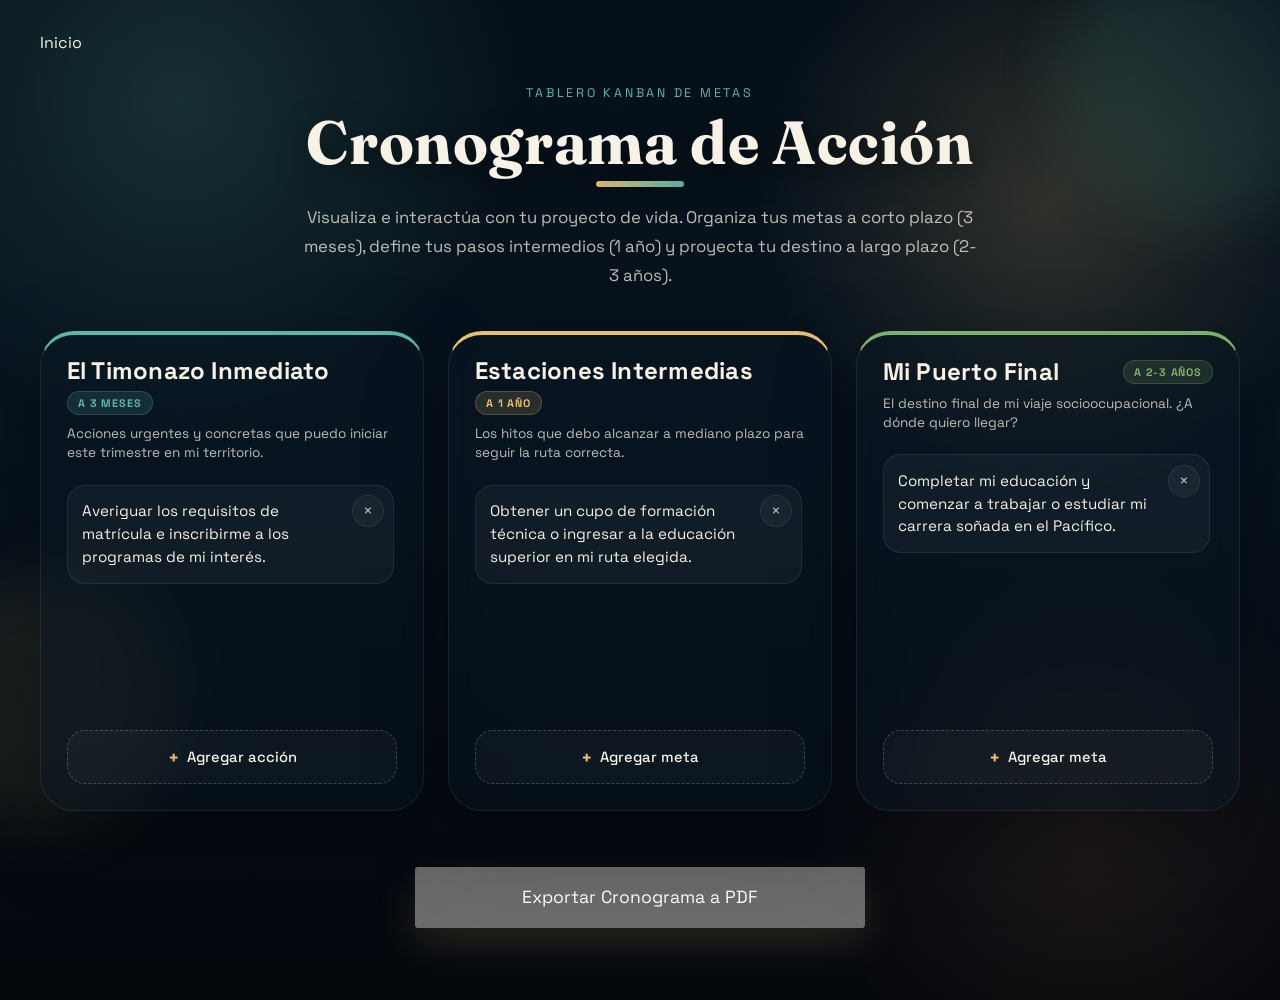
==== Cronograma/index.html @ ccda13bf "Novena iteracion, modulos nuevos" ====
<!DOCTYPE html>
<html lang="es">
<head>
  <meta charset="UTF-8" />
  <meta name="viewport" content="width=device-width, initial-scale=1.0" />
  <meta name="description" content="Tablero Kanban de Metas y Cronograma de Acción - Fundación Pacífico Emprende." />
  <title>Cronograma de Acción - Pacífico Emprende</title>
  <link rel="preconnect" href="https://fonts.googleapis.com" />
  <link rel="preconnect" href="https://fonts.gstatic.com" crossorigin />
  <link href="https://fonts.googleapis.com/css2?family=Fraunces:opsz,wght@9..144,600;9..144,700&family=Space+Grotesk:wght@400;500;700&display=swap" rel="stylesheet" />
  <link rel="stylesheet" href="../global.css" />
  <link rel="stylesheet" href="styles.css" />
</head>
<body>
  <div class="ambient ambient-one" aria-hidden="true"></div>
  <div class="ambient ambient-two" aria-hidden="true"></div>

  <main class="app-shell">
    <a class="back-button top-left" href="../index.html" aria-label="Volver al menú de inicio">Inicio</a>

    <section class="hero">
      <div class="hero-copy">
        <p class="eyebrow">Tablero Kanban de Metas</p>
        <h1>Cronograma de Acción</h1>
        <p class="lead">
          Visualiza e interactúa con tu proyecto de vida. Organiza tus metas a corto plazo (3 meses), define tus pasos intermedios (1 año) y proyecta tu destino a largo plazo (2-3 años).
        </p>
      </div>
    </section>

    <!-- Tablero Kanban de Metas -->
    <div class="kanban-board" role="region" aria-label="Tablero Kanban de Planificación">
      
      <!-- Columna 1: El Timonazo Inmediato (Corto Plazo - 3 Meses) -->
      <section class="kanban-column" data-col="timonazo_inmediato" aria-labelledby="col-title-1">
        <div class="column-header">
          <h2 id="col-title-1">El Timonazo Inmediato</h2>
          <span class="time-badge badge-short">A 3 MESES</span>
        </div>
        <div class="column-desc">Acciones urgentes y concretas que puedo iniciar este trimestre en mi territorio.</div>
        
        <div class="column-tasks" id="tasks-timonazo-inmediato" role="list" aria-label="Acciones de El Timonazo Inmediato (A 3 meses)">
          <!-- Las tarjetas dinámicas se inyectarán aquí -->
        </div>
        
        <button type="button" class="add-task-btn" data-column="timonazo_inmediato" aria-label="Agregar nueva acción a corto plazo">
          <span class="btn-icon" aria-hidden="true">+</span> Agregar acción
        </button>
      </section>

      <!-- Columna 2: Estaciones Intermedias (Mediano Plazo - 1 Año) -->
      <section class="kanban-column" data-col="estaciones_intermedias" aria-labelledby="col-title-2">
        <div class="column-header">
          <h2 id="col-title-2">Estaciones Intermedias</h2>
          <span class="time-badge badge-medium">A 1 AÑO</span>
        </div>
        <div class="column-desc">Los hitos que debo alcanzar a mediano plazo para seguir la ruta correcta.</div>
        
        <div class="column-tasks" id="tasks-estaciones-intermedias" role="list" aria-label="Metas de Estaciones Intermedias (A 1 año)">
          <!-- Las tarjetas dinámicas se inyectarán aquí -->
        </div>
        
        <button type="button" class="add-task-btn" data-column="estaciones_intermedias" aria-label="Agregar nueva meta a mediano plazo">
          <span class="btn-icon" aria-hidden="true">+</span> Agregar meta
        </button>
      </section>

      <!-- Columna 3: Mi Puerto Final (Largo Plazo - 2-3 Años) -->
      <section class="kanban-column" data-col="puerto_final" aria-labelledby="col-title-3">
        <div class="column-header">
          <h2 id="col-title-3">Mi Puerto Final</h2>
          <span class="time-badge badge-long">A 2-3 AÑOS</span>
        </div>
        <div class="column-desc">El destino final de mi viaje socioocupacional. ¿A dónde quiero llegar?</div>
        
        <div class="column-tasks" id="tasks-puerto-final" role="list" aria-label="Metas de Mi Puerto Final (A 2-3 años)">
          <!-- Las tarjetas dinámicas se inyectarán aquí -->
        </div>
        
        <button type="button" class="add-task-btn" data-column="puerto_final" aria-label="Agregar nueva meta a largo plazo">
          <span class="btn-icon" aria-hidden="true">+</span> Agregar meta
        </button>
      </section>

    </div>

    <!-- Acciones Globales -->
    <div class="form-actions">
      <button type="button" id="exportKanbanButton" class="spin-button" aria-label="Exportar este cronograma a formato PDF">
        Exportar Cronograma a PDF
      </button>
    </div>
  </main>

  <script src="app.js"></script>
</body>
</html>
---- global.css ----
:root {
  color-scheme: dark;
  --bg: #07131f;
  --bg-soft: #0e231d;
  --panel: rgba(9, 23, 31, 0.78);
  --panel-strong: rgba(10, 30, 24, 0.92);
  --stroke: rgba(255, 255, 255, 0.1);
  --text: #f7f1e6;
  --muted: rgba(247, 241, 230, 0.76);
  --accent: #e6bf71;
  --accent-2: #5db7a6;
  --accent-3: #7fb069;
  --accent-4: #cc7758;
  --shadow: 0 28px 80px rgba(0, 0, 0, 0.34);
  --radius-xl: 34px;
  --radius-lg: 24px;
  --radius-md: 18px;
}

* {
  box-sizing: border-box;
}

html {
  scroll-behavior: smooth;
}

body {
  margin: 0;
  min-height: 100vh;
  font-family: "Space Grotesk", sans-serif;
  color: var(--text);
  background:
    radial-gradient(circle at 14% 10%, rgba(93, 183, 166, 0.18), transparent 24%),
    radial-gradient(circle at 82% 20%, rgba(230, 191, 113, 0.18), transparent 22%),
    radial-gradient(circle at 85% 84%, rgba(204, 119, 88, 0.12), transparent 20%),
    linear-gradient(180deg, #061019 0%, var(--bg) 45%, #04070c 100%);
  overflow-x: hidden;
}

body > main {
  min-height: 100svh;
}

a {
  color: inherit;
  text-decoration: none;
}

button,
input,
textarea {
  font: inherit;
}

button {
  cursor: pointer;
}

button:disabled {
  cursor: not-allowed;
}

h1,
h2 {
  font-family: "Fraunces", serif;
  line-height: 0.94;
  margin: 0;
}

/* Centrar y estilizar todos los títulos para una apariencia más atractiva */
h1, h2, h3, h4 {
  text-align: center;
  letter-spacing: 0.01em;
  color: var(--text);
  text-shadow: 0 8px 30px rgba(2, 8, 12, 0.6);
}

/* Decoración específica para `h1`: barra de acento centrada */
h1 {
  position: relative;
  font-weight: 700;
}

h1::after {
  content: "";
  display: block;
  width: clamp(3rem, 12vw, 5.5rem);
  height: clamp(3px, 0.6vw, 6px);
  background: linear-gradient(90deg, var(--accent), var(--accent-2));
  margin: 0.6rem auto 0;
  border-radius: 99px;
  opacity: 0.95;
  box-shadow: 0 6px 18px rgba(0, 0, 0, 0.35);
}

h2 {
  font-weight: 600;
  margin-top: 0.25rem;
}

.eyebrow,
.card-label,
.route-label {
  margin: 0 auto 0.8rem;
  text-transform: uppercase;
  letter-spacing: 0.22em;
  font-size: 0.78rem;
  color: var(--accent-2);
  text-align: center;
}

.lead {
  margin: 1rem auto 0;
  max-width: clamp(40ch, 92%, 62ch);
  color: var(--muted);
  font-size: clamp(0.9rem, 2.2vw, 1.05rem);
  line-height: 1.75;
  text-align: center;
}

.ambient {
  position: fixed;
  inset: auto;
  border-radius: 999px;
  filter: blur(32px);
  opacity: 0.58;
  pointer-events: none;
  z-index: 0;
}

.ambient-one {
  width: 18rem;
  height: 18rem;
  top: -4rem;
  right: -4rem;
  background: rgba(93, 183, 166, 0.2);
}

.ambient-two {
  width: 16rem;
  height: 16rem;
  left: -5rem;
  bottom: 8%;
  background: rgba(230, 191, 113, 0.16);
}

.card,
.surface {
  border: 1px solid var(--stroke);
  background: linear-gradient(180deg, rgba(255, 255, 255, 0.06), rgba(255, 255, 255, 0.02));
  backdrop-filter: blur(16px);
  box-shadow: var(--shadow);
}

.surface-strong {
  background: linear-gradient(180deg, rgba(255, 255, 255, 0.06), rgba(255, 255, 255, 0.02));
}

.global-shell {
  position: relative;
  z-index: 1;
  width: min(1200px, calc(100% - 2rem));
  margin: 0 auto;
  padding: 2rem 0 3rem;
  min-height: 100svh;
  display: grid;
  align-items: center;
}

@media (max-width: 920px) {
  .global-shell {
    width: min(100% - 1rem, 1200px);
    padding-top: 1rem;
  }
}

@media (max-width: 700px) {
  .global-shell {
    width: calc(100% - 1rem);
    padding: 1.5rem 0;
  }
}

@media (max-width: 420px) {
  .global-shell {
    width: calc(100% - 1rem);
    padding: 1rem 0 2rem;
  }
}
---- Cronograma/styles.css ----
@import "../global.css";

/* ==========================================================================
   Shell and Board Structure
   ========================================================================== */
.app-shell {
  width: min(1200px, calc(100% - 2rem));
  margin: 0 auto;
  padding: 2rem 0 4rem;
  display: flex;
  flex-direction: column;
  gap: 2rem;
}

.hero {
  text-align: center;
  margin-bottom: 0.5rem;
}

.hero-copy h1 {
  font-size: clamp(2rem, 5vw, 3.8rem);
  margin-top: 0.25rem;
}

/* Kanban Grid */
.kanban-board {
  display: grid;
  grid-template-columns: repeat(3, 1fr);
  gap: 1.5rem;
  align-items: start;
  width: 100%;
}

/* ==========================================================================
   Kanban Column Styles
   ========================================================================== */
.kanban-column {
  background: rgba(10, 24, 35, 0.45);
  border: 1px solid rgba(255, 255, 255, 0.08);
  border-radius: var(--radius-xl);
  padding: clamp(1.2rem, 2vw, 1.8rem);
  backdrop-filter: blur(12px);
  box-shadow: var(--shadow);
  display: flex;
  flex-direction: column;
  gap: 1rem;
  min-height: 480px;
  position: relative;
  transition: border-color 250ms ease, box-shadow 250ms ease;
}

.kanban-column:hover {
  border-color: rgba(255, 255, 255, 0.12);
  box-shadow: 0 32px 80px rgba(0, 0, 0, 0.4);
}

/* Columna Acentos Visuales */
.kanban-column[data-col="puerto_final"] {
  border-top: 4px solid var(--accent-3); /* Selva / A 3 años */
}
.kanban-column[data-col="estaciones_intermedias"] {
  border-top: 4px solid var(--accent); /* Dorado / A 1 año */
}
.kanban-column[data-col="timonazo_inmediato"] {
  border-top: 4px solid var(--accent-2); /* Turquesa / Este mes */
}

/* Encabezado de Columna */
.column-header {
  display: flex;
  justify-content: space-between;
  align-items: center;
  flex-wrap: wrap;
  gap: 0.5rem;
  margin-bottom: 0.2rem;
}

.column-header h2 {
  text-align: left;
  font-size: clamp(1.2rem, 2vw, 1.5rem);
  font-family: "Space Grotesk", sans-serif;
  font-weight: 700;
  margin: 0;
  text-shadow: none;
}

.column-desc {
  font-size: 0.85rem;
  color: var(--muted);
  line-height: 1.4;
  margin-top: -0.6rem;
  margin-bottom: 0.4rem;
}

/* Badges de Tiempo */
.time-badge {
  font-size: 0.68rem;
  padding: 0.25rem 0.65rem;
  border-radius: 99px;
  font-weight: 700;
  letter-spacing: 0.08em;
}

.badge-long {
  background: rgba(127, 176, 105, 0.15);
  color: var(--accent-3);
  border: 1px solid rgba(127, 176, 105, 0.25);
}

.badge-medium {
  background: rgba(230, 191, 113, 0.15);
  color: var(--accent);
  border: 1px solid rgba(230, 191, 113, 0.25);
}

.badge-short {
  background: rgba(93, 183, 166, 0.15);
  color: var(--accent-2);
  border: 1px solid rgba(93, 183, 166, 0.25);
}

/* Contenedor de Tarjetas */
.column-tasks {
  display: flex;
  flex-direction: column;
  gap: 0.95rem;
  flex-grow: 1;
  min-height: 150px;
  overflow-y: auto;
  padding-right: 0.2rem;
}

/* ==========================================================================
   Kanban Task Cards
   ========================================================================== */
.kanban-card {
  background: rgba(255, 255, 255, 0.04);
  border: 1px solid rgba(255, 255, 255, 0.08);
  border-radius: var(--radius-md);
  padding: 0.9rem;
  position: relative;
  display: flex;
  align-items: flex-start;
  gap: 0.8rem;
  transition: transform 200ms ease, border-color 200ms ease, background-color 200ms ease, box-shadow 200ms ease;
  animation: scaleIn 250ms cubic-bezier(0.12, 0.8, 0.13, 1.05);
}

@keyframes scaleIn {
  0% {
    opacity: 0;
    transform: scale(0.92) translateY(6px);
  }
  100% {
    opacity: 1;
    transform: scale(1) translateY(0);
  }
}

.kanban-card:hover,
.kanban-card:focus-within {
  background: rgba(255, 255, 255, 0.07);
  border-color: rgba(255, 255, 255, 0.18);
  box-shadow: 0 10px 24px rgba(0, 0, 0, 0.22);
}

/* Contenedor editable */
.card-editor {
  width: 100%;
  background: transparent;
  border: none;
  color: var(--text);
  font-family: inherit;
  font-size: 0.95rem;
  line-height: 1.5;
  resize: none;
  overflow: hidden;
  padding: 0;
  margin-right: 2.2rem; /* Espacio para el botón Eliminar */
  min-height: 2.8rem;
}

.card-editor:focus {
  outline: none;
}

.card-editor::placeholder {
  color: var(--muted);
  opacity: 0.65;
  font-style: italic;
}

/* Botón Eliminar Táctil y Accesible */
.delete-btn {
  position: absolute;
  top: 0.6rem;
  right: 0.6rem;
  width: 32px;
  height: 32px;
  border-radius: 50%;
  border: 1px solid rgba(255, 255, 255, 0.08);
  background: rgba(255, 255, 255, 0.04);
  color: var(--muted);
  display: flex;
  align-items: center;
  justify-content: center;
  font-size: 1rem;
  line-height: 1;
  transition: all 180ms ease;
  padding: 0;
  user-select: none;
  cursor: pointer;
}

.delete-btn:hover,
.delete-btn:focus-visible {
  background: rgba(204, 119, 88, 0.2);
  border-color: var(--accent-4);
  color: #fff;
  transform: scale(1.08);
}

/* ==========================================================================
   Botón Agregar Tarea
   ========================================================================== */
.add-task-btn {
  background: rgba(255, 255, 255, 0.03);
  border: 1px dashed rgba(255, 255, 255, 0.2);
  border-radius: var(--radius-md);
  color: var(--text);
  font-weight: 500;
  font-size: 0.92rem;
  padding: 0.9rem;
  width: 100%;
  display: inline-flex;
  align-items: center;
  justify-content: center;
  gap: 0.5rem;
  transition: all 200ms ease;
  min-height: 48px;
}

.add-task-btn:hover,
.add-task-btn:focus-visible {
  background: rgba(255, 255, 255, 0.07);
  border: 1px solid rgba(255, 255, 255, 0.3);
  transform: translateY(-1px);
}

.add-task-btn .btn-icon {
  font-size: 1.15rem;
  font-weight: 700;
  color: var(--accent);
}

/* ==========================================================================
   Acciones del Cronograma
   ========================================================================== */
.form-actions {
  display: flex;
  justify-content: center;
  margin-top: 1rem;
  padding: 0.5rem;
}

.spin-button {
  width: 100%;
  max-width: 450px;
  font-size: 1.1rem;
  padding: 1.1rem 2rem;
  text-align: center;
  display: inline-flex;
  justify-content: center;
  align-items: center;
  box-shadow: 0 16px 40px rgba(230, 191, 113, 0.15);
}

/* ==========================================================================
   Responsividad Móvil
   ========================================================================== */
@media (max-width: 960px) {
  .kanban-board {
    grid-template-columns: 1fr; /* Apilado vertical en tablet/móvil */
    gap: 2rem;
  }

  .kanban-column {
    min-height: auto;
    padding: 1.2rem;
  }

  .column-tasks {
    min-height: 100px;
  }
}

@media (max-width: 768px) {
  .app-shell {
    width: min(100% - 1rem, 1200px);
    padding: 1.5rem 0 3rem;
  }

  .spin-button {
    max-width: 100%;
  }
}

@media (max-width: 480px) {
  .kanban-column {
    border-radius: var(--radius-lg);
  }
  
  .kanban-card {
    padding: 0.75rem;
  }

  .delete-btn {
    width: 36px; /* Aumentar tamaño en móvil para diana táctil cómoda */
    height: 36px;
    top: 0.5rem;
    right: 0.5rem;
  }
}

/* ==========================================================================
   Estilos de Impresión (@media print)
   ========================================================================== */
@media print {
  /* Restablecer layout para impresión */
  html, body, .app-shell {
    background: #ffffff !important;
    color: #000000 !important;
    font-family: 'Space Grotesk', -apple-system, sans-serif !important;
    width: 100% !important;
    max-width: 100% !important;
    margin: 0 !important;
    padding: 0 !important;
  }

  /* Ocultar elementos decorativos, botones e inputs interactivos inútiles */
  .ambient,
  .back-button,
  .form-actions,
  .add-task-btn,
  .delete-btn,
  .column-desc {
    display: none !important;
  }

  /* Título Principal */
  .hero {
    margin-bottom: 2cm !important;
    text-align: center !important;
    page-break-after: avoid;
  }

  .hero-copy p.eyebrow {
    color: #444444 !important;
    font-weight: bold !important;
    text-align: center !important;
    margin-bottom: 0.4cm !important;
  }

  .hero-copy h1 {
    color: #000000 !important;
    font-size: 24pt !important;
    line-height: 1.2 !important;
    margin: 0 !important;
  }

  .hero-copy h1::after {
    display: none !important;
  }

  .hero-copy .lead {
    color: #333333 !important;
    font-size: 11pt !important;
    margin-top: 0.6cm !important;
  }

  /* Tablero - Apilar columnas en impresión para que no se compriman */
  .kanban-board {
    display: block !important;
    width: 100% !important;
  }

  .kanban-column {
    background: transparent !important;
    border: none !important;
    border-bottom: 2px solid #000000 !important;
    border-radius: 0 !important;
    box-shadow: none !important;
    padding: 0 0 1cm 0 !important;
    margin-bottom: 2cm !important;
    min-height: auto !important;
    page-break-inside: avoid; /* Evitar que la columna se divida en hojas distintas si cabe completa */
    display: block !important;
  }

  .column-header {
    border-bottom: 1px solid #333333 !important;
    margin-bottom: 0.6cm !important;
    padding-bottom: 0.15cm !important;
    display: flex !important;
    justify-content: space-between !important;
    align-items: center !important;
    page-break-after: avoid;
  }

  .column-header h2 {
    color: #000000 !important;
    font-size: 15pt !important;
    font-weight: 700 !important;
  }

  .time-badge {
    border: 1px solid #111111 !important;
    background: transparent !important;
    color: #000000 !important;
    font-size: 8pt !important;
    padding: 0.1cm 0.3cm !important;
  }

  .column-tasks {
    display: block !important;
    min-height: auto !important;
  }

  /* Tarjetas impresas */
  .kanban-card {
    background: #fcfcfc !important;
    border: 1px solid #777777 !important;
    border-radius: 0 !important;
    box-shadow: none !important;
    margin-bottom: 0.4cm !important;
    padding: 0.3cm 0.4cm !important;
    page-break-inside: avoid;
    display: block !important;
  }

  /* Editor de tarjeta en modo texto plano */
  .card-editor {
    color: #000000 !important;
    font-size: 10pt !important;
    margin: 0 !important;
    width: 100% !important;
    min-height: auto !important;
    border: none !important;
    display: block !important;
    background: transparent !important;
    white-space: pre-wrap !important;
  }
}
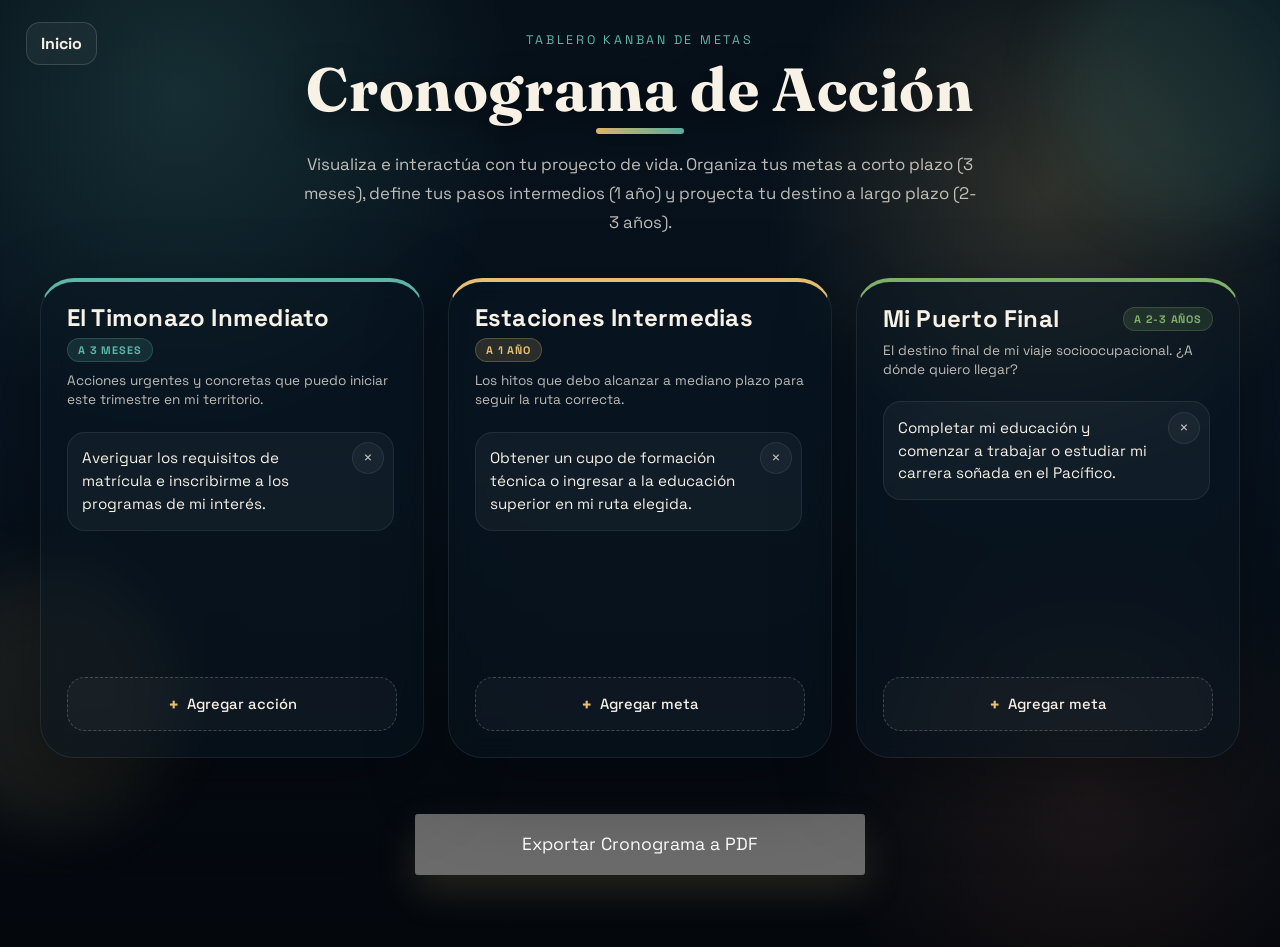
==== commit 49eaa55f: "Decima iteracion, añadido de diseños de impresión" ====
--- a/Cronograma/index.html
+++ b/Cronograma/index.html
@@ -16,6 +16,25 @@
   <div class="ambient ambient-two" aria-hidden="true"></div>
 
   <main class="app-shell">
+    <!-- Encabezado exclusivo para impresión en PDF -->
+    <div class="print-header print-only" aria-hidden="true">
+      <div class="print-brand-section">
+        <span class="print-brand-eyebrow">Fundación Pacífico Emprende</span>
+        <h1 class="print-brand-title">Cronograma de Acción</h1>
+        <p class="print-brand-subtitle">Ruta de Orientación Socioocupacional</p>
+      </div>
+      <div class="print-student-meta">
+        <div class="print-meta-field">
+          <span class="print-meta-label">Estudiante:</span>
+          <span class="print-meta-line">____________________________________________________</span>
+        </div>
+        <div class="print-meta-field">
+          <span class="print-meta-label">Fecha:</span>
+          <span class="print-meta-line">________________________</span>
+        </div>
+      </div>
+    </div>
+
     <a class="back-button top-left" href="../index.html" aria-label="Volver al menú de inicio">Inicio</a>
 
     <section class="hero">
@@ -84,6 +103,22 @@
 
     </div>
 
+    <!-- Pie de página exclusivo para impresión en PDF -->
+    <footer class="print-footer print-only" aria-hidden="true">
+      <div class="print-decorative-line"></div>
+      <p class="print-motto">"Mi timón, mi rumbo, mi futuro."</p>
+      <div class="print-signature-row">
+        <div class="print-signature-box">
+          <div class="print-signature-line"></div>
+          <span class="print-signature-label">Firma del Estudiante</span>
+        </div>
+        <div class="print-signature-box">
+          <div class="print-signature-line"></div>
+          <span class="print-signature-label">Firma del Tutor / Orientador</span>
+        </div>
+      </div>
+    </footer>
+
     <!-- Acciones Globales -->
     <div class="form-actions">
       <button type="button" id="exportKanbanButton" class="spin-button" aria-label="Exportar este cronograma a formato PDF">
--- a/Cronograma/styles.css
+++ b/Cronograma/styles.css
@@ -1,4 +1,42 @@
 @import "../global.css";
+
+/* ==========================================================================
+   Botón de Regreso (Inicio) - Consistencia con Ruleta
+   ========================================================================== */
+.back-button {
+  display: inline-flex;
+  align-items: center;
+  justify-content: center;
+  margin: 0 auto 0.85rem;
+  padding: 0.72rem 1rem;
+  border-radius: 999px;
+  border: 1px solid rgba(255, 255, 255, 0.14);
+  background: rgba(255, 255, 255, 0.06);
+  color: var(--text);
+  font-weight: 700;
+  text-decoration: none;
+  transition: transform 180ms ease, background 180ms ease;
+}
+
+.back-button.top-left {
+  position: fixed;
+  top: clamp(0.8rem, 2.2vw, 1.4rem);
+  left: clamp(0.8rem, 3vw, 1.6rem);
+  margin: 0;
+  padding: 0.6rem 0.9rem;
+  z-index: 9999;
+  width: auto;
+  background: linear-gradient(135deg, rgba(255, 255, 255, 0.06), rgba(255, 255, 255, 0.03));
+  backdrop-filter: blur(6px);
+  border-radius: 14px;
+}
+
+.back-button:hover,
+.back-button:focus-visible {
+  transform: translateY(-2px);
+  background: rgba(255, 255, 255, 0.1);
+  color: var(--text);
+}
 
 /* ==========================================================================
    Shell and Board Structure
@@ -323,13 +361,28 @@
 }
 
 /* ==========================================================================
-   Estilos de Impresión (@media print)
-   ========================================================================== */
+   Print Adjustments and Premium Stylesheet (@media print)
+   ========================================================================== */
+.print-only {
+  display: none !important;
+}
+
 @media print {
-  /* Restablecer layout para impresión */
+  /* Forzar impresión de colores exactos y fondos en navegadores modernos */
+  * {
+    -webkit-print-color-adjust: exact !important;
+    print-color-adjust: exact !important;
+  }
+
+  @page {
+    size: portrait;
+    margin: 1.6cm;
+  }
+
+  /* Restablecer colores y fondos */
   html, body, .app-shell {
     background: #ffffff !important;
-    color: #000000 !important;
+    color: #0f172a !important;
     font-family: 'Space Grotesk', -apple-system, sans-serif !important;
     width: 100% !important;
     max-width: 100% !important;
@@ -337,9 +390,10 @@
     padding: 0 !important;
   }
 
-  /* Ocultar elementos decorativos, botones e inputs interactivos inútiles */
+  /* Ocultar elementos decorativos, botones de edición y elementos de UI */
   .ambient,
   .back-button,
+  .hero,
   .form-actions,
   .add-task-btn,
   .delete-btn,
@@ -347,60 +401,109 @@
     display: none !important;
   }
 
-  /* Título Principal */
-  .hero {
-    margin-bottom: 2cm !important;
+  /* Mostrar plantillas exclusivas de impresión */
+  .print-only {
+    display: block !important;
+  }
+
+  /* ==========================================================================
+     Encabezado Corporativo Premium (Consistencia Visual)
+     ========================================================================== */
+  .print-header {
+    border-bottom: 2px solid #0f172a;
+    padding-bottom: 0.5cm;
+    margin-bottom: 1.2cm;
+    page-break-after: avoid;
+  }
+
+  .print-brand-section {
+    text-align: center;
+    margin-bottom: 0.6cm;
+  }
+
+  .print-brand-eyebrow {
+    font-size: 9pt;
+    text-transform: uppercase;
+    letter-spacing: 0.2em;
+    color: #475569 !important;
+    font-weight: 700;
+  }
+
+  .print-brand-title {
+    font-family: "Fraunces", serif !important;
+    font-size: 26pt !important;
+    font-weight: 700 !important;
+    color: #0f172a !important;
+    margin: 0.1cm 0 0.1cm 0 !important;
+    text-shadow: none !important;
     text-align: center !important;
-    page-break-after: avoid;
-  }
-
-  .hero-copy p.eyebrow {
-    color: #444444 !important;
-    font-weight: bold !important;
+  }
+
+  .print-brand-subtitle {
+    font-size: 11pt;
+    font-weight: 500;
+    color: #1e293b !important;
+    letter-spacing: 0.05em;
+    text-transform: uppercase;
     text-align: center !important;
-    margin-bottom: 0.4cm !important;
-  }
-
-  .hero-copy h1 {
-    color: #000000 !important;
-    font-size: 24pt !important;
-    line-height: 1.2 !important;
-    margin: 0 !important;
-  }
-
-  .hero-copy h1::after {
-    display: none !important;
-  }
-
-  .hero-copy .lead {
-    color: #333333 !important;
-    font-size: 11pt !important;
-    margin-top: 0.6cm !important;
-  }
-
-  /* Tablero - Apilar columnas en impresión para que no se compriman */
+  }
+
+  .print-student-meta {
+    display: flex;
+    justify-content: space-between;
+    gap: 1.5cm;
+    margin-top: 0.8cm;
+  }
+
+  .print-meta-field {
+    display: flex;
+    align-items: flex-end;
+    flex-grow: 1;
+  }
+
+  .print-meta-label {
+    font-size: 10pt;
+    font-weight: 700;
+    color: #0f172a;
+    margin-right: 0.25cm;
+    white-space: nowrap;
+  }
+
+  .print-meta-line {
+    border-bottom: 1px dashed #64748b;
+    flex-grow: 1;
+    height: 1.1em;
+  }
+
+  /* ==========================================================================
+     Tablero Kanban Re-estructurado Verticalmente para Impresión
+     ========================================================================== */
   .kanban-board {
     display: block !important;
     width: 100% !important;
   }
 
   .kanban-column {
-    background: transparent !important;
-    border: none !important;
-    border-bottom: 2px solid #000000 !important;
-    border-radius: 0 !important;
+    background: #f8fafc !important;
+    border: 1px solid #cbd5e1 !important;
+    border-radius: 8px !important;
     box-shadow: none !important;
-    padding: 0 0 1cm 0 !important;
-    margin-bottom: 2cm !important;
+    padding: 0.5cm !important;
+    margin-bottom: 1cm !important;
     min-height: auto !important;
-    page-break-inside: avoid; /* Evitar que la columna se divida en hojas distintas si cabe completa */
+    page-break-inside: avoid; /* Evitar partir la columna a la mitad */
     display: block !important;
   }
 
+  /* Colores de Borde Superior Exactos en Impresión */
+  .kanban-column[data-col="timonazo_inmediato"] { border-top: 5px solid #5db7a6 !important; }
+  .kanban-column[data-col="estaciones_intermedias"] { border-top: 5px solid #e6bf71 !important; }
+  .kanban-column[data-col="puerto_final"] { border-top: 5px solid #7fb069 !important; }
+
   .column-header {
-    border-bottom: 1px solid #333333 !important;
-    margin-bottom: 0.6cm !important;
-    padding-bottom: 0.15cm !important;
+    border-bottom: 1px solid #cbd5e1 !important;
+    margin-bottom: 0.4cm !important;
+    padding-bottom: 0.2cm !important;
     display: flex !important;
     justify-content: space-between !important;
     align-items: center !important;
@@ -408,40 +511,46 @@
   }
 
   .column-header h2 {
-    color: #000000 !important;
-    font-size: 15pt !important;
+    color: #0f172a !important;
+    font-size: 13pt !important;
     font-weight: 700 !important;
-  }
-
+    margin: 0 !important;
+  }
+
+  /* Badges de Tiempo Re-estilizados en PDF */
   .time-badge {
-    border: 1px solid #111111 !important;
-    background: transparent !important;
-    color: #000000 !important;
     font-size: 8pt !important;
     padding: 0.1cm 0.3cm !important;
-  }
+    border-radius: 4px !important;
+    font-weight: 700 !important;
+    border: 1px solid #cbd5e1 !important;
+  }
+
+  .badge-short { background: #e2f2ee !important; color: #1e6b5c !important; }
+  .badge-medium { background: #fdf6e2 !important; color: #845e1b !important; }
+  .badge-long { background: #eff7ec !important; color: #3b6028 !important; }
 
   .column-tasks {
     display: block !important;
     min-height: auto !important;
   }
 
-  /* Tarjetas impresas */
+  /* Tarjetas del Tablero */
   .kanban-card {
-    background: #fcfcfc !important;
-    border: 1px solid #777777 !important;
-    border-radius: 0 !important;
+    background: #ffffff !important;
+    border: 1px solid #cbd5e1 !important;
+    border-radius: 6px !important;
     box-shadow: none !important;
-    margin-bottom: 0.4cm !important;
+    margin-bottom: 0.3cm !important;
     padding: 0.3cm 0.4cm !important;
     page-break-inside: avoid;
     display: block !important;
   }
 
-  /* Editor de tarjeta en modo texto plano */
+  /* Contenido Escrito en la Tarjeta */
   .card-editor {
-    color: #000000 !important;
-    font-size: 10pt !important;
+    color: #0f172a !important;
+    font-size: 9.5pt !important;
     margin: 0 !important;
     width: 100% !important;
     min-height: auto !important;
@@ -449,5 +558,59 @@
     display: block !important;
     background: transparent !important;
     white-space: pre-wrap !important;
-  }
-}
+    line-height: 1.4 !important;
+  }
+
+  /* ==========================================================================
+     Pie de Página y Firmas de Compromiso
+     ========================================================================== */
+  .print-footer {
+    margin-top: 1.5cm;
+    page-break-inside: avoid;
+  }
+
+  .print-decorative-line {
+    width: 100%;
+    height: 1px;
+    background: #e2e8f0;
+    margin-bottom: 0.5cm;
+  }
+
+  .print-motto {
+    text-align: center;
+    font-style: italic;
+    font-size: 11pt;
+    color: #475569 !important;
+    margin-bottom: 1.4cm;
+  }
+
+  .print-signature-row {
+    display: flex;
+    justify-content: space-around;
+    gap: 2cm;
+    margin-top: 1cm;
+  }
+
+  .print-signature-box {
+    text-align: center;
+    width: 45%;
+    display: flex;
+    flex-direction: column;
+    align-items: center;
+  }
+
+  .print-signature-line {
+    border-top: 1.5px solid #475569;
+    width: 100%;
+    margin-bottom: 0.2cm;
+  }
+
+  .print-signature-label {
+    font-size: 8.5pt;
+    color: #64748b !important;
+    text-transform: uppercase;
+    letter-spacing: 0.05em;
+    font-weight: 500;
+  }
+}
+
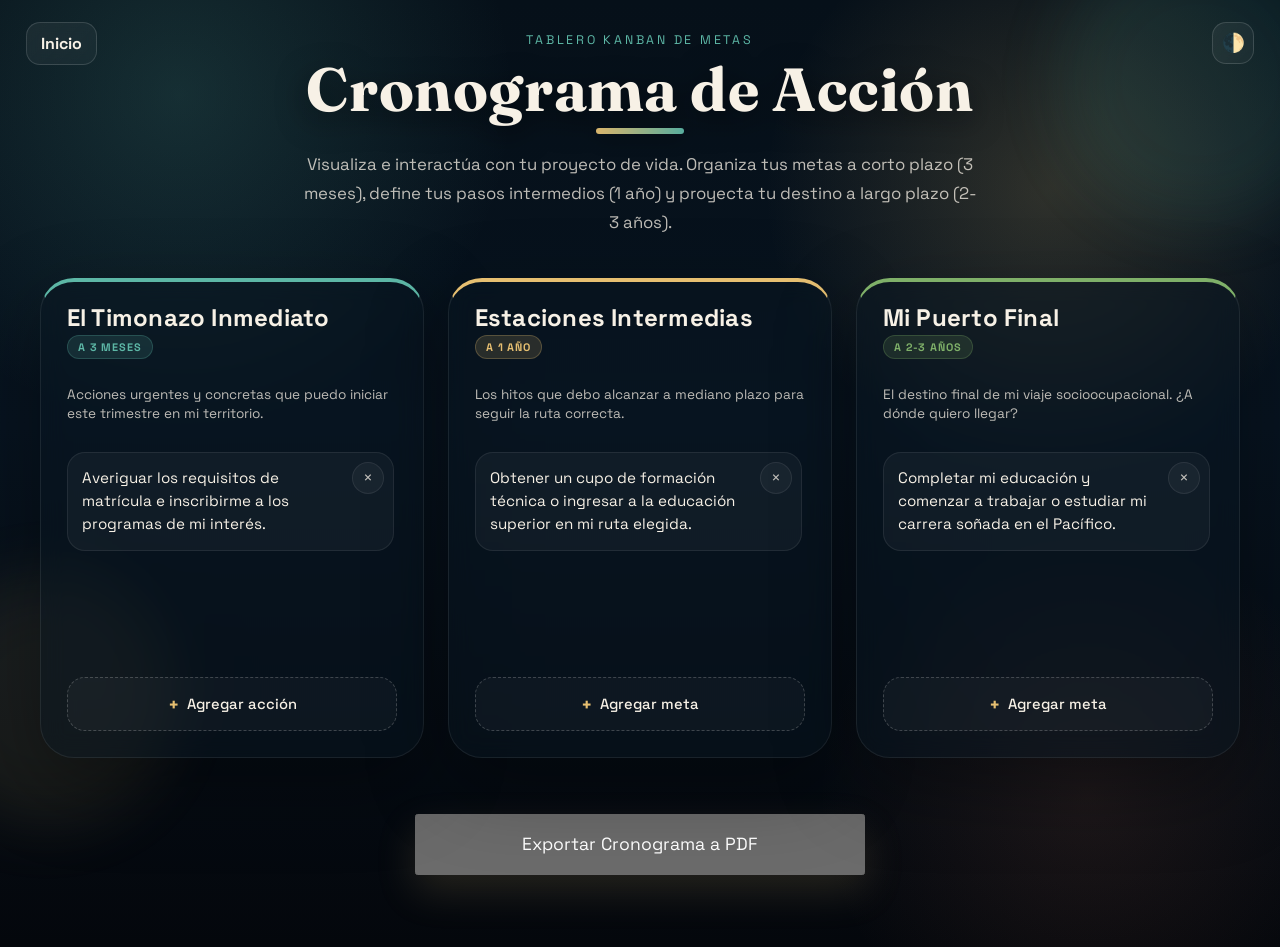
==== commit 890752fd: "Undécima iteracion, finalizacion de los modulos" ====
--- a/Cronograma/index.html
+++ b/Cronograma/index.html
@@ -1,6 +1,11 @@
 <!DOCTYPE html>
 <html lang="es">
 <head>
+  <script>
+    if (localStorage.getItem('pacifico_theme') === 'light') {
+      document.documentElement.classList.add('light-theme');
+    }
+  </script>
   <meta charset="UTF-8" />
   <meta name="viewport" content="width=device-width, initial-scale=1.0" />
   <meta name="description" content="Tablero Kanban de Metas y Cronograma de Acción - Fundación Pacífico Emprende." />
@@ -14,6 +19,11 @@
 <body>
   <div class="ambient ambient-one" aria-hidden="true"></div>
   <div class="ambient ambient-two" aria-hidden="true"></div>
+
+  <!-- Botón Global de Cambio de Tema -->
+  <button type="button" id="themeToggleButton" class="theme-toggle-btn top-right" aria-label="Cambiar tema (Claro / Oscuro)">
+    <span class="toggle-icon" aria-hidden="true">🌓</span>
+  </button>
 
   <main class="app-shell">
     <!-- Encabezado exclusivo para impresión en PDF -->
--- a/global.css
+++ b/global.css
@@ -17,6 +17,106 @@
   --radius-md: 18px;
 }
 
+/* ==========================================================================
+   Modo Claro - Variables y Sobreescrituras Premium
+   ========================================================================== */
+.light-theme,
+.light-theme body {
+  color-scheme: light;
+  --bg: #f1f5f9;
+  --bg-soft: #e2e8f0;
+  --panel: rgba(255, 255, 255, 0.85);
+  --panel-strong: rgba(255, 255, 255, 0.96);
+  --stroke: rgba(15, 23, 42, 0.08);
+  --text: #0f172a;
+  --muted: #475569;
+  --shadow: 0 24px 60px rgba(15, 23, 42, 0.06);
+  background:
+    radial-gradient(circle at 14% 10%, rgba(93, 183, 166, 0.12), transparent 28%),
+    radial-gradient(circle at 82% 20%, rgba(230, 191, 113, 0.12), transparent 26%),
+    radial-gradient(circle at 85% 84%, rgba(204, 119, 88, 0.08), transparent 24%),
+    linear-gradient(180deg, #f8fafc 0%, #f1f5f9 50%, #e2e8f0 100%) !important;
+}
+
+.light-theme h1,
+.light-theme h2,
+.light-theme h3,
+.light-theme h4 {
+  text-shadow: 0 4px 12px rgba(15, 23, 42, 0.05) !important;
+}
+
+.light-theme h1::after {
+  box-shadow: 0 4px 10px rgba(15, 23, 42, 0.1) !important;
+}
+
+.light-theme .card,
+.light-theme .surface,
+.light-theme .surface-strong {
+  background: linear-gradient(180deg, rgba(255, 255, 255, 0.82), rgba(255, 255, 255, 0.55)) !important;
+  border: 1px solid rgba(15, 23, 42, 0.06) !important;
+}
+
+.light-theme .ambient-one {
+  background: rgba(93, 183, 166, 0.12) !important;
+}
+
+.light-theme .ambient-two {
+  background: rgba(230, 191, 113, 0.1) !important;
+}
+
+/* ==========================================================================
+   Botón de Cambio de Tema Global
+   ========================================================================== */
+.theme-toggle-btn.top-right {
+  position: fixed;
+  top: clamp(0.8rem, 2.2vw, 1.4rem);
+  right: clamp(0.8rem, 3vw, 1.6rem);
+  margin: 0;
+  padding: 0.6rem;
+  z-index: 9999;
+  width: 42px;
+  height: 42px;
+  display: inline-flex;
+  align-items: center;
+  justify-content: center;
+  background: linear-gradient(135deg, rgba(255, 255, 255, 0.06), rgba(255, 255, 255, 0.03));
+  backdrop-filter: blur(6px);
+  border: 1px solid rgba(255, 255, 255, 0.14);
+  border-radius: 14px;
+  color: var(--text);
+  font-size: 1.15rem;
+  line-height: 1;
+  transition: transform 180ms ease, background 180ms ease, border-color 180ms ease, box-shadow 180ms ease;
+  cursor: pointer;
+  user-select: none;
+}
+
+.theme-toggle-btn:hover,
+.theme-toggle-btn:focus-visible {
+  transform: translateY(-2px);
+  background: rgba(255, 255, 255, 0.1);
+  border-color: rgba(255, 255, 255, 0.25);
+  box-shadow: 0 8px 24px rgba(0, 0, 0, 0.15);
+}
+
+.light-theme .theme-toggle-btn.top-right {
+  background: linear-gradient(135deg, rgba(255, 255, 255, 0.9), rgba(255, 255, 255, 0.7)) !important;
+  border: 1px solid rgba(15, 23, 42, 0.08) !important;
+  color: #0f172a !important;
+  box-shadow: 0 4px 12px rgba(15, 23, 42, 0.05) !important;
+}
+
+.light-theme .theme-toggle-btn:hover {
+  background: rgba(255, 255, 255, 1) !important;
+  border-color: rgba(15, 23, 42, 0.15) !important;
+}
+
+@media print {
+  .theme-toggle-btn {
+    display: none !important;
+  }
+}
+
 * {
   box-sizing: border-box;
 }
--- a/Cronograma/styles.css
+++ b/Cronograma/styles.css
@@ -103,14 +103,12 @@
   border-top: 4px solid var(--accent-2); /* Turquesa / Este mes */
 }
 
-/* Encabezado de Columna */
 .column-header {
   display: flex;
-  justify-content: space-between;
-  align-items: center;
-  flex-wrap: wrap;
-  gap: 0.5rem;
-  margin-bottom: 0.2rem;
+  flex-direction: column;
+  align-items: flex-start;
+  gap: 0.35rem;
+  margin-bottom: 0.5rem;
 }
 
 .column-header h2 {
@@ -126,8 +124,8 @@
   font-size: 0.85rem;
   color: var(--muted);
   line-height: 1.4;
-  margin-top: -0.6rem;
-  margin-bottom: 0.4rem;
+  margin-top: 0.1rem;
+  margin-bottom: 0.8rem;
 }
 
 /* Badges de Tiempo */
@@ -614,3 +612,54 @@
   }
 }
 
+/* ==========================================================================
+   Modo Claro - Sobreescrituras Específicas de Cronograma
+   ========================================================================== */
+.light-theme .kanban-column {
+  background: rgba(255, 255, 255, 0.6) !important;
+  border: 1px solid rgba(15, 23, 42, 0.06) !important;
+  box-shadow: 0 10px 30px rgba(15, 23, 42, 0.02) !important;
+}
+
+.light-theme .column-desc {
+  color: #475569 !important;
+}
+
+.light-theme .kanban-card {
+  background: rgba(255, 255, 255, 0.95) !important;
+  border: 1px solid rgba(15, 23, 42, 0.08) !important;
+  box-shadow: 0 4px 12px rgba(15, 23, 42, 0.03) !important;
+}
+
+.light-theme .card-editor {
+  color: #0f172a !important;
+}
+
+.light-theme .card-editor:focus {
+  background: rgba(255, 255, 255, 1) !important;
+}
+
+.light-theme .add-task-btn {
+  background: rgba(255, 255, 255, 0.5) !important;
+  border: 1px dashed rgba(15, 23, 42, 0.15) !important;
+  color: #0f172a !important;
+}
+
+.light-theme .add-task-btn:hover {
+  background: rgba(255, 255, 255, 0.8) !important;
+  border-style: solid !important;
+  border-color: rgba(15, 23, 42, 0.25) !important;
+}
+
+.light-theme .delete-btn {
+  background: rgba(15, 23, 42, 0.04) !important;
+  border: 1px solid rgba(15, 23, 42, 0.08) !important;
+  color: #64748b !important;
+}
+
+.light-theme .delete-btn:hover {
+  background: rgba(204, 119, 88, 0.1) !important;
+  border-color: var(--accent-4) !important;
+  color: var(--accent-4) !important;
+}
+
